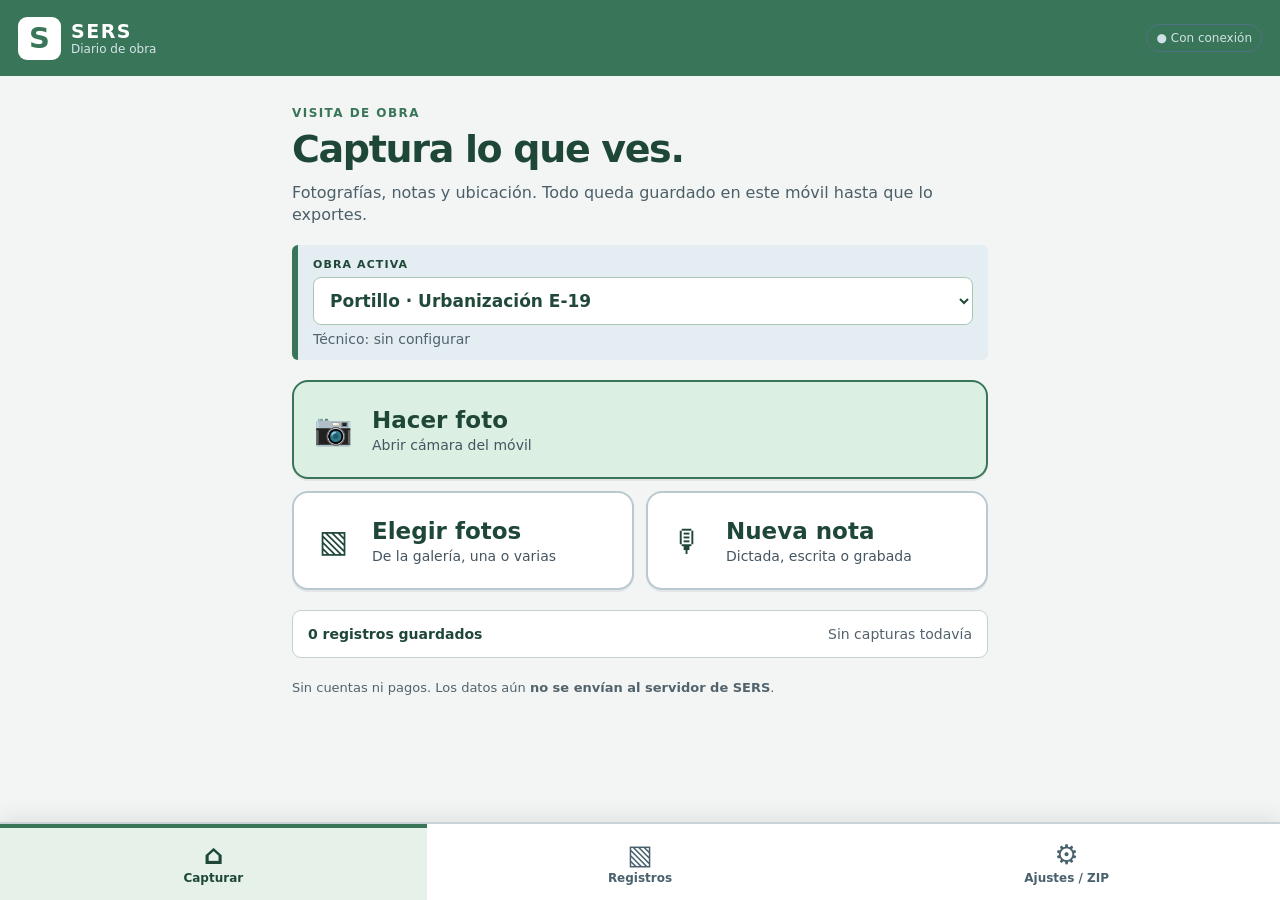
==== index.html @ 6ff9c755 "Ajustar texto informativo sobre transcripción de audios" ====
<!doctype html>
<html lang="es">
<head>
  <meta charset="utf-8">
  <meta name="viewport" content="width=device-width,initial-scale=1,viewport-fit=cover">
  <meta name="theme-color" content="#397558">
  <meta name="description" content="Captura de fotos y notas de visitas de obra, sin conexión y sin cuotas.">
  <link rel="manifest" href="./manifest.webmanifest">
  <link rel="icon" sizes="192x192" href="./icons/icon-192.png">
  <link rel="apple-touch-icon" href="./icons/icon-192.png">
  <link rel="stylesheet" href="./styles.css">
  <title>SERS · Diario de obra</title>
</head>
<body>
  <div id="app">
    <header class="masthead">
      <div class="brand"><span class="symbol" aria-hidden="true">S</span><div><div class="brand-first">SERS</div><div class="brand-sub">Diario de obra</div></div></div>
      <span id="networkStatus" class="connection">Comprobando…</span>
    </header>

    <main>
      <section id="view-home" class="view" aria-label="Inicio">
        <div class="intro">
          <p class="kicker">VISITA DE OBRA</p>
          <h1>Captura lo que ves.</h1>
          <p>Fotografías, notas y ubicación. Todo queda guardado en este móvil hasta que lo exportes.</p>
        </div>
        <div class="project-panel">
          <span class="small-label">OBRA ACTIVA</span>
          <select id="homeProject" class="project-chooser" aria-label="Seleccionar obra activa"></select>
          <span id="homeTechnician" class="muted">Técnico: sin configurar</span>
        </div>
        <div class="actions">
          <button id="takePhoto" class="action action-primary" type="button"><span class="action-icon">📷</span><span>Hacer foto<small>Abrir cámara del móvil</small></span></button>
          <button id="choosePhotos" class="action" type="button"><span class="action-icon">▧</span><span>Elegir fotos<small>De la galería, una o varias</small></span></button>
          <button id="newNote" class="action" type="button"><span class="action-icon">🎙</span><span>Nueva nota<small>Dictada, escrita o grabada</small></span></button>
        </div>
        <div class="info-line"><strong id="homeCount">0 registros</strong><span id="homeLast">Sin capturas todavía</span></div>
        <p class="privacy-note">Sin cuentas ni pagos. Los datos aún <strong>no se envían al servidor de SERS</strong>.</p>
      </section>

      <section id="view-records" class="view hidden" aria-label="Registros guardados">
        <div class="section-heading"><p class="kicker">REGISTRO DE VISITAS</p><h1>Fotos y notas</h1><p>Abre cualquier registro para ampliar la foto, leer el texto o escucharlo.</p></div>
        <div class="filters">
          <label for="dayFilter">Día</label>
          <input id="dayFilter" type="date">
          <button id="showAll" type="button" class="button button-small button-outline">Ver todos</button>
          <button id="showToday" type="button" class="button button-small button-outline hidden">Hoy</button>
        </div>
        <div id="recordsSummary" class="muted record-total"></div>
        <div id="recordsList" class="record-list" aria-live="polite"></div>
      </section>

      <section id="view-settings" class="view hidden" aria-label="Ajustes y exportación">
        <div class="section-heading"><p class="kicker">CONFIGURACIÓN</p><h1>Obra y técnico</h1></div>
        <div class="sheet">
          <h2>Mi perfil</h2>
          <label for="technicianInput">Nombre y apellidos del técnico</label>
          <input id="technicianInput" type="text" maxlength="90" autocomplete="name" placeholder="Nombre y apellidos">
          <label for="technicianRoleInput">Cargo (opcional)</label>
          <input id="technicianRoleInput" type="text" maxlength="100" placeholder="Director de obra, asistencia técnica…">
          <label for="technicianEmailInput">Correo (opcional)</label>
          <input id="technicianEmailInput" type="email" maxlength="150" autocomplete="email" placeholder="correo@empresa.com">
          <button id="saveProfile" type="button" class="button button-primary full">Guardar perfil</button>
        </div>
        <div class="sheet">
          <h2>Mis obras</h2>
          <label for="settingsProjectSelect">Obra activa</label>
          <select id="settingsProjectSelect"></select>
          <label for="projectInput">Nombre de la obra</label>
          <input id="projectInput" type="text" maxlength="120" placeholder="Nombre de la obra">
          <label for="projectCodeInput">Código / expediente (opcional)</label>
          <input id="projectCodeInput" type="text" maxlength="80">
          <label for="projectPromoterInput">Promotor (opcional)</label>
          <input id="projectPromoterInput" type="text" maxlength="120">
          <label for="projectContractorInput">Contratista (opcional)</label>
          <input id="projectContractorInput" type="text" maxlength="120">
          <label for="zoneOptionsInput">Zonas de la obra</label>
          <textarea id="zoneOptionsInput" rows="5" placeholder="Una zona por línea. Por ejemplo:&#10;Anselmo Clavé&#10;Parque Central"></textarea>
          <label for="workOptionsInput">Unidades o trabajos</label>
          <textarea id="workOptionsInput" rows="5" placeholder="Una unidad por línea. Por ejemplo:&#10;Saneamiento&#10;Pavimentación"></textarea>
          <p class="hint">Introduce una opción por línea. Después podrás marcar varias zonas y varios trabajos en cada registro.</p>
          <button id="saveSettings" type="button" class="button button-primary full">Guardar configuración de obra</button>
          <div class="add-project">
            <label for="newProjectInput">Crear otra obra</label>
            <input id="newProjectInput" type="text" maxlength="120" placeholder="Nombre de la nueva obra">
            <button id="addProject" type="button" class="button button-outline full">+ Crear y seleccionar obra</button>
          </div>
        </div>
        <div class="sheet">
          <h2>Exportar al ordenador</h2>
          <p>Descarga un ZIP con fotografías originales, audios, descripciones, ubicaciones, fechas y un CSV para Excel.</p>
          <button id="exportDay" type="button" class="button button-primary full">Exportar el día seleccionado</button>
          <button id="exportAll" type="button" class="button button-outline full">Exportar todos los registros de esta obra</button>
          <p id="exportDateInfo" class="hint"></p>
        </div>
        <div class="sheet discreet">
          <h2>Información y almacenamiento</h2>
          <p>Los registros se almacenan en este navegador, en este dispositivo. No se sincronizan entre móviles. Exporta copias periódicamente: borrar los datos del navegador puede hacer que se pierdan.</p>
          <p>La transcripción utiliza el reconocimiento de voz del navegador cuando está disponible. Puede necesitar Internet. Si no aparece, utiliza el micrófono del teclado.</p>
        </div>
      </section>

      <section id="view-editor" class="view hidden" aria-label="Editar registro">
        <div class="editor-top"><button id="cancelEditor" type="button" class="button button-outline">‹ Volver</button><span id="queueInfo" class="queue-info"></span></div>
        <h1 id="editorTitle">Nueva fotografía</h1>
        <p class="editor-time" id="editorTime"></p>
        <div id="photoArea" class="photo-area hidden"><img id="photoPreview" alt="Foto del registro"><p id="photoFilename" class="filename"></p></div>
        <div class="sheet editor-form">
<label id="zoneLabel">Zonas de la obra <span class="optional">(puedes elegir varias)</span></label>
          <div class="multi-picker" id="zonePicker">
            <button type="button" class="multi-picker-toggle" id="zoneToggle" aria-expanded="false" aria-controls="zonePanel">Seleccionar zonas <span aria-hidden="true">▾</span></button>
            <div id="zoneSelected" class="multi-selected" aria-live="polite"></div>
            <div id="zonePanel" class="multi-picker-panel hidden">
              <input id="zoneSearch" type="search" placeholder="Buscar…" autocomplete="off" aria-label="Buscar zonas">
              <div id="zoneOptions" class="multi-picker-list" role="group" aria-labelledby="zoneLabel"></div>
              <div class="inline-controls multi-add">
                <input id="zoneNew" type="text" maxlength="120" placeholder="Añadir otra opción">
                <button id="zoneAdd" type="button" class="button button-outline button-small">Añadir</button>
              </div>
              <button id="zoneDone" type="button" class="button button-primary button-small full">Listo</button>
            </div>
          </div>
          <label id="workLabel">Unidades o trabajos <span class="optional">(puedes elegir varias)</span></label>
          <div class="multi-picker" id="workPicker">
            <button type="button" class="multi-picker-toggle" id="workToggle" aria-expanded="false" aria-controls="workPanel">Seleccionar trabajos <span aria-hidden="true">▾</span></button>
            <div id="workSelected" class="multi-selected" aria-live="polite"></div>
            <div id="workPanel" class="multi-picker-panel hidden">
              <input id="workSearch" type="search" placeholder="Buscar…" autocomplete="off" aria-label="Buscar trabajos">
              <div id="workOptions" class="multi-picker-list" role="group" aria-labelledby="workLabel"></div>
              <div class="inline-controls multi-add">
                <input id="workNew" type="text" maxlength="120" placeholder="Añadir otra opción">
                <button id="workAdd" type="button" class="button button-outline button-small">Añadir</button>
              </div>
              <button id="workDone" type="button" class="button button-primary button-small full">Listo</button>
            </div>
          </div>
          <label for="descriptionInput">Descripción / nota</label>
          <textarea id="descriptionInput" rows="5" placeholder="Cuenta lo que estás viendo. Puedes dictarlo usando el botón o el micrófono del teclado."></textarea>
          <div class="inline-controls">
            <button id="dictateBtn" type="button" class="button button-dark">🎤 Dictar texto</button>
            <span id="dictationHint" class="hint">También puedes usar el micrófono del teclado</span>
          </div>
          <div id="dictationStatus" class="status-small" aria-live="polite"></div>
        </div>
        <div class="sheet editor-form">
          <h2>Nota de voz original <span class="optional">(opcional)</span></h2>
          <p class="hint">Puedes grabar una explicación y conservar el audio. La grabación todavía no se transcribe automáticamente.</p>
          <div class="inline-controls">
            <button id="recordBtn" type="button" class="button button-outline">⏺ Grabar audio</button>
            <button id="removeAudio" type="button" class="button button-danger hidden">Quitar audio</button>
          </div>
          <div id="recordingStatus" class="status-small" aria-live="polite"></div>
          <audio id="audioPreview" controls class="audio-player hidden"></audio>
        </div>
        <div class="sheet editor-form">
          <h2>Localización GPS</h2>
          <div id="gpsStatus" class="gps-status">Sin ubicación todavía.</div>
          <button id="retryGps" type="button" class="button button-outline">⌖ Obtener ubicación</button>
          <p class="hint">Si no hay cobertura o no concedes permiso, puedes guardar el registro igualmente.</p>
        </div>
        <div class="editor-footer"><button id="saveRecord" type="button" class="button button-primary full">Guardar registro</button><button id="deleteRecord" type="button" class="button button-danger full hidden">Eliminar este registro</button></div>
      </section>
    </main>

    <nav class="bottom-nav" aria-label="Navegación principal">
      <button id="navHome" type="button" class="nav-btn selected"><span aria-hidden="true">⌂</span>Capturar</button>
      <button id="navRecords" type="button" class="nav-btn"><span aria-hidden="true">▧</span>Registros</button>
      <button id="navSettings" type="button" class="nav-btn"><span aria-hidden="true">⚙</span>Ajustes / ZIP</button>
    </nav>
    <input id="cameraInput" class="visually-hidden" type="file" accept="image/*" capture="environment">
    <input id="galleryInput" class="visually-hidden" type="file" accept="image/*" multiple>
    <div id="toast" class="toast hidden" role="status" aria-live="polite"></div>
  </div>
  <script src="./db.js" defer></script>
  <script src="./zip.js" defer></script>
  <script src="./app.js" defer></script>
</body>
</html>
---- styles.css ----
:root{font-family:system-ui,-apple-system,"Segoe UI",Roboto,Arial,sans-serif;color:#1e4738;background:#f2f5f3;font-synthesis:none;--ink:#1e4738;--yellow:#dcefe3;--line:#c5d0d2;--muted:#52636d;--base:#fff}*{box-sizing:border-box}body{margin:0;min-height:100dvh}button,input,textarea,select{font:inherit}button{cursor:pointer;-webkit-tap-highlight-color:transparent}button:disabled{opacity:.55;cursor:not-allowed}.hidden{display:none!important}.visually-hidden{position:absolute;width:1px;height:1px;overflow:hidden;clip:rect(0,0,0,0)}.masthead{height:76px;padding:12px max(18px,env(safe-area-inset-right));background:#1e4738;color:#fff;display:flex;align-items:center;justify-content:space-between;gap:12px}.brand{display:flex;align-items:center;gap:10px}.symbol{width:43px;height:43px;display:grid;place-items:center;border-radius:9px;background:#fff;font-weight:900;font-size:29px;color:#397558}.brand-first{font-weight:900;letter-spacing:.08em;font-size:19px}.brand-sub{font-size:12px;color:#d5e5ec}.connection{font-size:12px;color:#d0e1e7;border:1px solid #517184;border-radius:20px;padding:6px 9px;text-align:center}.connection.offline{color:#ffe09e;border-color:#ffe09e}main{max-width:740px;margin:auto;padding:20px 17px calc(111px + env(safe-area-inset-bottom))}.view{animation:appear .12s ease-in}@keyframes appear{from{opacity:.5}to{opacity:1}}.kicker{font-size:12px;font-weight:850;letter-spacing:.12em;color:#397558;margin:0 0 8px}.intro h1,.section-heading h1,#editorTitle{font-size:clamp(29px,7vw,38px);line-height:1.15;letter-spacing:-.035em;margin:0 0 10px;font-weight:820}.intro p:last-child,.section-heading p:last-child{font-size:16px;line-height:1.42;margin:0 0 18px;color:#4c5f69}.project-panel{display:flex;flex-direction:column;gap:6px;background:#e4edf1;border-left:6px solid #397558;padding:13px 15px;border-radius:6px;margin:18px 0}.small-label{font-size:11px;font-weight:900;letter-spacing:.1em}.project-panel strong{font-size:19px}.muted{color:var(--muted);font-size:14px}.actions{display:flex;flex-direction:column;gap:12px;margin:20px 0}.action{width:100%;min-height:99px;display:flex;align-items:center;gap:17px;padding:16px 18px;background:#fff;border:2px solid #b9c9cf;border-radius:16px;color:var(--ink);text-align:left;font-size:23px;font-weight:850;box-shadow:0 2px 0 rgba(20,40,55,.07)}.action-primary{background:#dcefe3;border-color:#397558}.action small{display:block;margin-top:4px;font-size:14px;font-weight:500;color:#445561}.action-icon{font-size:31px;min-width:43px;text-align:center}.action:active,.button:active,.nav-btn:active{transform:translateY(1px)}.info-line{display:flex;justify-content:space-between;gap:12px;font-size:14px;background:#fff;border:1px solid var(--line);border-radius:9px;padding:15px}.info-line>span{color:var(--muted);text-align:right}.privacy-note{font-size:13px;line-height:1.5;color:var(--muted);margin-top:20px}.section-heading{margin-bottom:20px}.filters{display:flex;gap:10px;align-items:center;flex-wrap:wrap;margin:12px 0}.filters label{font-weight:800}.filters input{width:160px;flex-grow:1;max-width:225px}.record-total{margin-bottom:13px}.record-list{display:flex;flex-direction:column;gap:13px}.record-card{display:flex;align-items:stretch;text-align:left;padding:0;width:100%;background:#fff;border:2px solid #c7d2d7;border-radius:12px;overflow:hidden;color:var(--ink);min-height:127px}.record-card .thumbnail{height:127px;width:120px;object-fit:cover;flex:none;background:#e3eaee}.record-card .thumb-note{display:grid;place-items:center;font-size:38px;background:#e4ecf0}.record-card .record-body{padding:12px 13px;min-width:0;flex:1;display:flex;flex-direction:column;gap:5px}.record-card .record-meta{color:#647782;font-size:13px;font-weight:700}.record-card .record-zone{font-size:17px;font-weight:850;white-space:nowrap;overflow:hidden;text-overflow:ellipsis}.record-card .record-desc{font-size:14px;line-height:1.3;display:-webkit-box;-webkit-line-clamp:2;-webkit-box-orient:vertical;overflow:hidden;overflow-wrap:anywhere}.record-card .record-tags{font-size:12px;color:#4c6875;margin-top:auto}.empty{padding:35px 18px;text-align:center;border:2px dashed #bdcbd2;border-radius:13px;color:var(--muted);font-size:16px}.sheet{border:1px solid var(--line);border-radius:13px;background:#fff;padding:18px;margin:15px 0;display:flex;flex-direction:column;gap:12px}.sheet h2{font-size:19px;margin:0}.sheet p{line-height:1.45;margin:0;font-size:15px}.sheet label{font-size:16px;font-weight:750}.sheet input,.sheet textarea,.sheet select,.filters input,.project-chooser{width:100%;border:2px solid #9fb2bf;border-radius:9px;color:var(--ink);padding:12px 13px;background:#fff;font-size:17px;min-height:51px}.sheet textarea{min-height:135px;line-height:1.4;resize:vertical}.sheet input:focus,.sheet textarea:focus,.sheet select:focus,.project-chooser:focus,.filters input:focus{outline:3px solid #88c2a0;outline-offset:1px}.button{min-height:49px;padding:10px 15px;font-weight:790;font-size:16px;border-radius:9px;border:2px solid transparent;color:var(--ink);background:#fff;display:inline-flex;align-items:center;justify-content:center;gap:8px}.button-small{min-height:46px;font-size:14px;padding:8px 10px}.button-primary{background:#397558;color:#fff;border-color:#397558}.button-outline{background:#fff;border-color:#a7bdc7}.button-dark{background:#397558;color:#fff;border-color:#397558}.button-danger{color:#8a2331;background:#fff;border-color:#e5a5ae}.full{width:100%}.hint{font-size:13px!important;color:#526772;line-height:1.45}.discreet{background:#edf2f4}.editor-top{display:flex;justify-content:space-between;align-items:center;gap:10px;margin-bottom:15px}.queue-info{font-size:14px;font-weight:750;color:#536b77}.editor-time{margin:0 0 14px;color:var(--muted);font-size:15px}.photo-area{background:#d9e2e6;border-radius:13px;overflow:hidden;margin-bottom:12px}.photo-area img{display:block;width:100%;max-height:55dvh;object-fit:contain}.filename{padding:8px 11px;font-size:13px;word-break:break-all;color:#4b6574;margin:0}.editor-form{gap:10px}.optional{font-weight:400;color:var(--muted);font-size:13px}.inline-controls{display:flex;align-items:center;gap:10px;flex-wrap:wrap}.status-small{font-size:14px;color:#345970;line-height:1.4;min-height:2px}.gps-status{font-size:15px;font-weight:650;line-height:1.45;overflow-wrap:anywhere}.audio-player{width:100%}.editor-footer{display:flex;flex-direction:column;gap:10px;margin-top:20px}.editor-footer .button-primary{min-height:67px;font-size:20px}.bottom-nav{position:fixed;bottom:0;left:0;right:0;height:calc(78px + env(safe-area-inset-bottom));padding-bottom:env(safe-area-inset-bottom);display:flex;background:#fff;border-top:2px solid #c9d4d8;box-shadow:0 -5px 20px rgba(0,0,0,.08);z-index:20}.nav-btn{border:0;background:transparent;flex:1;font-size:12px;font-weight:800;color:#48616d;display:flex;flex-direction:column;align-items:center;justify-content:center;gap:1px;min-width:0}.nav-btn span{font-size:27px}.nav-btn.selected{background:#e5f1e9;color:#1e4738;box-shadow:inset 0 4px #397558}.toast{position:fixed;z-index:100;bottom:calc(93px + env(safe-area-inset-bottom));left:50%;transform:translateX(-50%);background:#1e4738;color:#fff;padding:13px 20px;border-radius:11px;max-width:min(92vw,540px);width:max-content;box-shadow:0 6px 24px #0005;font-size:15px;line-height:1.4}.toast.error{background:#8d2533}@media(min-width:700px){.actions{display:grid;grid-template-columns:1fr 1fr}.action-primary{grid-column:1/-1}main{padding:30px 22px 120px}}@media(hover:hover){.button:hover,.record-card:hover,.action:hover{filter:brightness(.97)}}

/* Selección múltiple por obra: búsqueda y desplazamiento táctil */
.project-chooser{font-weight:800;font-size:17px;border:1px solid #a9c8b4;background:#fff;color:#214939;border-radius:8px;width:100%;min-height:48px;padding:9px 12px}
.sheet select{appearance:auto}
.add-project{border-top:1px solid var(--line);padding-top:15px;margin-top:6px;display:flex;flex-direction:column;gap:10px}
.multi-picker{border:1px solid #b5c8bc;border-radius:11px;background:#fff;overflow:hidden;margin-bottom:4px}
.multi-picker-toggle{width:100%;min-height:53px;border:0;background:#f1f7f2;color:#194934;text-align:left;font-size:17px;padding:12px 14px;font-weight:700;display:flex;justify-content:space-between;align-items:center;gap:10px}
.multi-picker-toggle span{font-size:20px}
.multi-picker-panel{padding:12px;display:flex;flex-direction:column;gap:10px;border-top:1px solid var(--line)}
.multi-picker-panel input{min-height:46px;font-size:16px}
.multi-picker-list{max-height:230px;overflow-y:auto;overscroll-behavior:contain;border:1px solid #d2ddd5;border-radius:7px;-webkit-overflow-scrolling:touch}
.multi-choice{min-height:49px;display:flex;align-items:center;gap:12px;padding:10px 12px;border-bottom:1px solid #e6ede8;font-size:16px;cursor:pointer}
.multi-choice:last-child{border-bottom:0}
.multi-choice input{min-height:21px!important;width:21px!important;height:21px!important;flex:none;accent-color:#397558;margin:0}
.multi-selected{display:flex;flex-wrap:wrap;gap:6px;padding:7px 11px}
.multi-selected:empty{display:none}
.multi-chip{background:#e5f1e9;border:1px solid #b4d0bf;border-radius:20px;padding:5px 9px;font-size:13px;color:#24513a}
.multi-picker-empty{padding:12px;color:var(--muted);font-size:14px}
.multi-add input{flex:1;min-width:150px}
.masthead{background:#397558}
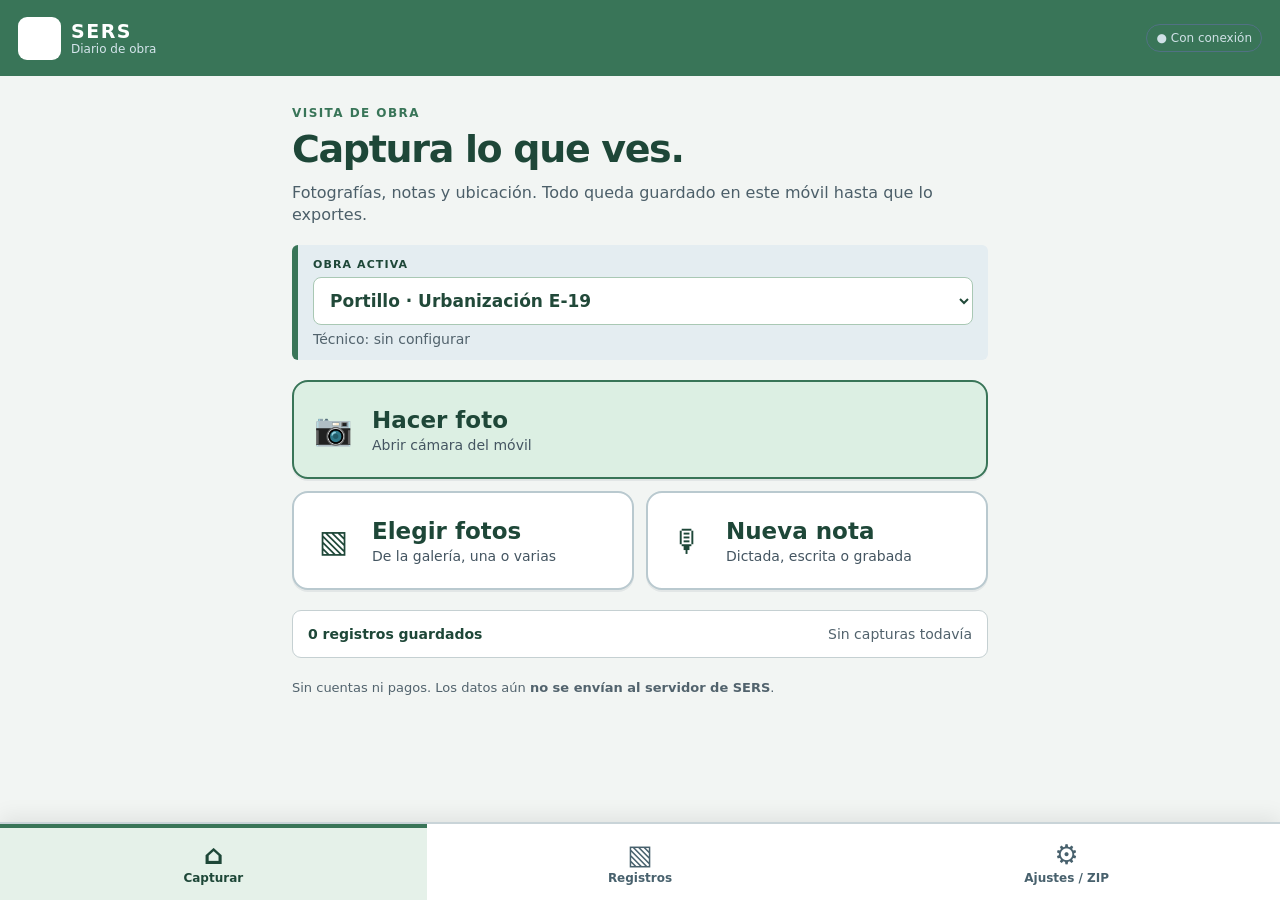
==== commit 271b6e16: "Mostrar símbolo SERS en cabecera y actualizar enlaces de iconos" ====
--- a/index.html
+++ b/index.html
@@ -5,16 +5,16 @@
   <meta name="viewport" content="width=device-width,initial-scale=1,viewport-fit=cover">
   <meta name="theme-color" content="#397558">
   <meta name="description" content="Captura de fotos y notas de visitas de obra, sin conexión y sin cuotas.">
-  <link rel="manifest" href="./manifest.webmanifest">
-  <link rel="icon" sizes="192x192" href="./icons/icon-192.png">
-  <link rel="apple-touch-icon" href="./icons/icon-192.png">
+  <link rel="manifest" href="./manifest.webmanifest?v=5">
+  <link rel="icon" sizes="192x192" href="./icons/icon-192.png?v=5">
+  <link rel="apple-touch-icon" href="./icons/icon-192.png?v=5">
   <link rel="stylesheet" href="./styles.css">
   <title>SERS · Diario de obra</title>
 </head>
 <body>
   <div id="app">
     <header class="masthead">
-      <div class="brand"><span class="symbol" aria-hidden="true">S</span><div><div class="brand-first">SERS</div><div class="brand-sub">Diario de obra</div></div></div>
+      <div class="brand"><span class="symbol" aria-hidden="true"></span><div><div class="brand-first">SERS</div><div class="brand-sub">Diario de obra</div></div></div>
       <span id="networkStatus" class="connection">Comprobando…</span>
     </header>
 
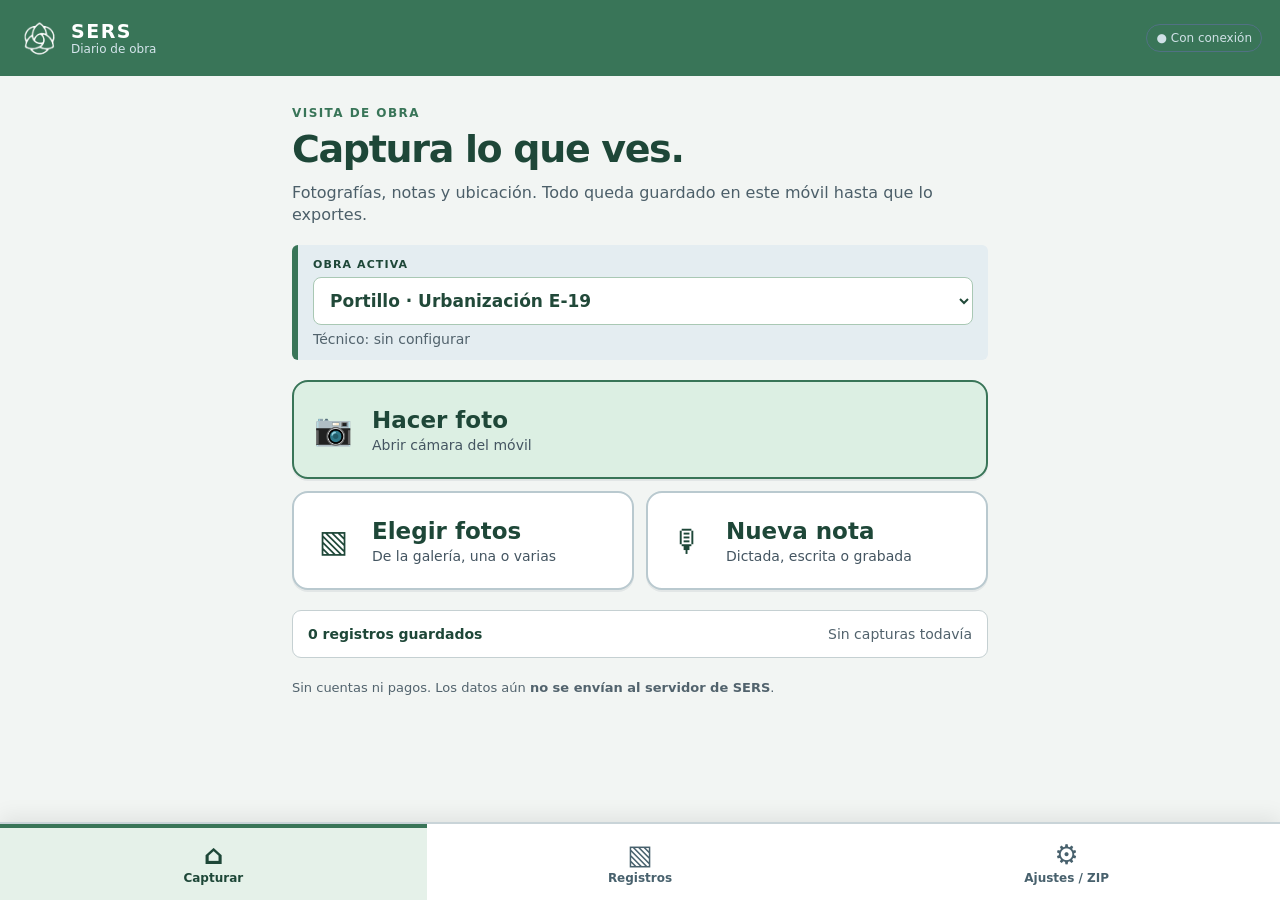
==== commit a0ffe3d4: "Apuntar a la nueva identidad de instalación SERS Android" ====
--- a/index.html
+++ b/index.html
@@ -5,9 +5,9 @@
   <meta name="viewport" content="width=device-width,initial-scale=1,viewport-fit=cover">
   <meta name="theme-color" content="#397558">
   <meta name="description" content="Captura de fotos y notas de visitas de obra, sin conexión y sin cuotas.">
-  <link rel="manifest" href="./manifest.webmanifest?v=5">
-  <link rel="icon" sizes="192x192" href="./icons/icon-192.png?v=5">
-  <link rel="apple-touch-icon" href="./icons/icon-192.png?v=5">
+  <link rel="manifest" href="./manifest-sers.webmanifest?v=6">
+  <link rel="icon" sizes="192x192" href="./icons/icon-192.png?v=6">
+  <link rel="apple-touch-icon" href="./icons/icon-192.png?v=6">
   <link rel="stylesheet" href="./styles.css">
   <title>SERS · Diario de obra</title>
 </head>
--- a/styles.css
+++ b/styles.css
@@ -19,3 +19,6 @@
 .multi-picker-empty{padding:12px;color:var(--muted);font-size:14px}
 .multi-add input{flex:1;min-width:150px}
 .masthead{background:#397558}
+
+/* Icono corporativo SERS en la cabecera */
+.symbol{background:#397558 url("./icons/icon-192.png?v=5") center/contain no-repeat;color:transparent;flex:none}
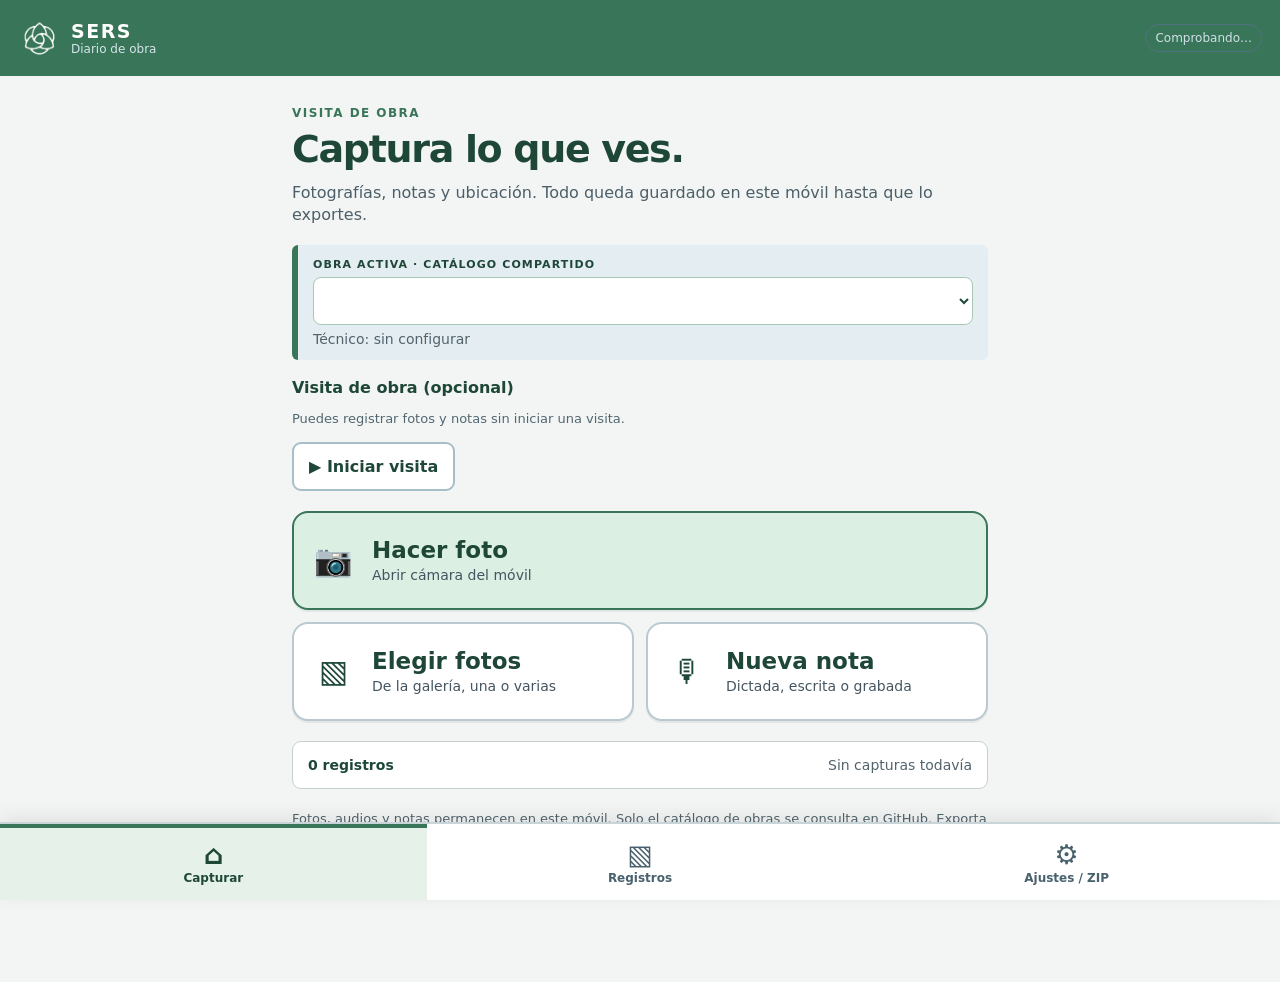
==== commit 41bd436e: "Interfaz para fotos agrupadas, borradores, visitas y catálogo de obras de solo lectura" ====
--- a/index.html
+++ b/index.html
@@ -26,9 +26,24 @@
           <p>Fotografías, notas y ubicación. Todo queda guardado en este móvil hasta que lo exportes.</p>
         </div>
         <div class="project-panel">
-          <span class="small-label">OBRA ACTIVA</span>
+          <span class="small-label">OBRA ACTIVA · CATÁLOGO COMPARTIDO</span>
           <select id="homeProject" class="project-chooser" aria-label="Seleccionar obra activa"></select>
           <span id="homeTechnician" class="muted">Técnico: sin configurar</span>
+        </div>
+
+        <div class="visit-panel">
+          <div><strong>Visita de obra (opcional)</strong><p id="visitStatus" class="hint">Puedes registrar fotos y notas sin iniciar una visita.</p></div>
+          <div class="inline-controls">
+            <button id="startVisit" type="button" class="button button-outline">▶ Iniciar visita</button>
+            <button id="endVisit" type="button" class="button button-outline hidden">■ Finalizar visita</button>
+          </div>
+        </div>
+        <div id="draftRecovery" class="visit-panel recovery-panel hidden">
+          <strong>Tienes un borrador sin guardar</strong>
+          <div class="inline-controls">
+            <button id="recoverDraft" type="button" class="button button-primary">Recuperarlo</button>
+            <button id="discardDraft" type="button" class="button button-outline">Descartar</button>
+          </div>
         </div>
         <div class="actions">
           <button id="takePhoto" class="action action-primary" type="button"><span class="action-icon">📷</span><span>Hacer foto<small>Abrir cámara del móvil</small></span></button>
@@ -36,7 +51,7 @@
           <button id="newNote" class="action" type="button"><span class="action-icon">🎙</span><span>Nueva nota<small>Dictada, escrita o grabada</small></span></button>
         </div>
         <div class="info-line"><strong id="homeCount">0 registros</strong><span id="homeLast">Sin capturas todavía</span></div>
-        <p class="privacy-note">Sin cuentas ni pagos. Los datos aún <strong>no se envían al servidor de SERS</strong>.</p>
+        <p class="privacy-note">Fotos, audios y notas permanecen en este móvil. Solo el catálogo de obras se consulta en GitHub. Exporta copias de seguridad con frecuencia.</p>
       </section>
 
       <section id="view-records" class="view hidden" aria-label="Registros guardados">
@@ -47,12 +62,13 @@
           <button id="showAll" type="button" class="button button-small button-outline">Ver todos</button>
           <button id="showToday" type="button" class="button button-small button-outline hidden">Hoy</button>
         </div>
+        <div class="filters visit-filter"><label for="visitFilter">Visita</label><select id="visitFilter" aria-label="Filtrar por visita"><option value="all">Todas las visitas y registros sueltos</option></select></div>
         <div id="recordsSummary" class="muted record-total"></div>
         <div id="recordsList" class="record-list" aria-live="polite"></div>
       </section>
 
       <section id="view-settings" class="view hidden" aria-label="Ajustes y exportación">
-        <div class="section-heading"><p class="kicker">CONFIGURACIÓN</p><h1>Obra y técnico</h1></div>
+        <div class="section-heading"><p class="kicker">CONFIGURACIÓN</p><h1>Mi perfil y obras</h1></div>
         <div class="sheet">
           <h2>Mi perfil</h2>
           <label for="technicianInput">Nombre y apellidos del técnico</label>
@@ -63,29 +79,16 @@
           <input id="technicianEmailInput" type="email" maxlength="150" autocomplete="email" placeholder="correo@empresa.com">
           <button id="saveProfile" type="button" class="button button-primary full">Guardar perfil</button>
         </div>
+
         <div class="sheet">
-          <h2>Mis obras</h2>
+          <h2>Obras disponibles</h2>
+          <p class="hint">El catálogo se descarga desde GitHub y se conserva en el móvil para trabajar sin cobertura. Lo administra SERS; los inspectores pueden consultarlo, no modificarlo.</p>
           <label for="settingsProjectSelect">Obra activa</label>
           <select id="settingsProjectSelect"></select>
-          <label for="projectInput">Nombre de la obra</label>
-          <input id="projectInput" type="text" maxlength="120" placeholder="Nombre de la obra">
-          <label for="projectCodeInput">Código / expediente (opcional)</label>
-          <input id="projectCodeInput" type="text" maxlength="80">
-          <label for="projectPromoterInput">Promotor (opcional)</label>
-          <input id="projectPromoterInput" type="text" maxlength="120">
-          <label for="projectContractorInput">Contratista (opcional)</label>
-          <input id="projectContractorInput" type="text" maxlength="120">
-          <label for="zoneOptionsInput">Zonas de la obra</label>
-          <textarea id="zoneOptionsInput" rows="5" placeholder="Una zona por línea. Por ejemplo:&#10;Anselmo Clavé&#10;Parque Central"></textarea>
-          <label for="workOptionsInput">Unidades o trabajos</label>
-          <textarea id="workOptionsInput" rows="5" placeholder="Una unidad por línea. Por ejemplo:&#10;Saneamiento&#10;Pavimentación"></textarea>
-          <p class="hint">Introduce una opción por línea. Después podrás marcar varias zonas y varios trabajos en cada registro.</p>
-          <button id="saveSettings" type="button" class="button button-primary full">Guardar configuración de obra</button>
-          <div class="add-project">
-            <label for="newProjectInput">Crear otra obra</label>
-            <input id="newProjectInput" type="text" maxlength="120" placeholder="Nombre de la nueva obra">
-            <button id="addProject" type="button" class="button button-outline full">+ Crear y seleccionar obra</button>
-          </div>
+          <p id="catalogStatus" class="status-small"></p>
+          <button id="refreshCatalog" type="button" class="button button-outline full">↻ Actualizar catálogo</button>
+          <div id="projectDetail" class="project-detail"></div>
+          <p class="hint">Para añadir o cambiar una obra, comunícalo al administrador. No introduzcas datos reservados en el catálogo público de GitHub.</p>
         </div>
         <div class="sheet">
           <h2>Exportar al ordenador</h2>
@@ -96,7 +99,7 @@
         </div>
         <div class="sheet discreet">
           <h2>Información y almacenamiento</h2>
-          <p>Los registros se almacenan en este navegador, en este dispositivo. No se sincronizan entre móviles. Exporta copias periódicamente: borrar los datos del navegador puede hacer que se pierdan.</p>
+          <p>Fotografías, notas, visitas y borradores se guardan en este dispositivo, no se sincronizan entre móviles. El catálogo común de obras se consulta desde GitHub. Exporta copias periódicamente: borrar los datos del navegador puede hacer que se pierdan.</p>
           <p>La transcripción utiliza el reconocimiento de voz del navegador cuando está disponible. Puede necesitar Internet. Si no aparece, utiliza el micrófono del teclado.</p>
         </div>
       </section>
@@ -105,7 +108,11 @@
         <div class="editor-top"><button id="cancelEditor" type="button" class="button button-outline">‹ Volver</button><span id="queueInfo" class="queue-info"></span></div>
         <h1 id="editorTitle">Nueva fotografía</h1>
         <p class="editor-time" id="editorTime"></p>
-        <div id="photoArea" class="photo-area hidden"><img id="photoPreview" alt="Foto del registro"><p id="photoFilename" class="filename"></p></div>
+        <div id="photoArea" class="photo-area hidden">
+          <div class="photos-heading"><h2>Fotografías del registro</h2><span id="photoCount"></span></div>
+          <div id="photosList" class="photos-list"></div>
+          <button id="addMorePhotos" type="button" class="button button-outline full">+ Añadir fotografías</button>
+        </div>
         <div class="sheet editor-form">
 <label id="zoneLabel">Zonas de la obra <span class="optional">(puedes elegir varias)</span></label>
           <div class="multi-picker" id="zonePicker">
@@ -136,7 +143,8 @@
             </div>
           </div>
           <label for="descriptionInput">Descripción / nota</label>
-          <textarea id="descriptionInput" rows="5" placeholder="Cuenta lo que estás viendo. Puedes dictarlo usando el botón o el micrófono del teclado."></textarea>
+          <textarea id="descriptionInput" rows="5" placeholder="Descripción común a todas las fotos. Puedes dictarla o escribirla."></textarea>
+          <p class="hint">Se guarda el texto original. Cada fotografía puede tener además su propia descripción.</p>
           <div class="inline-controls">
             <button id="dictateBtn" type="button" class="button button-dark">🎤 Dictar texto</button>
             <span id="dictationHint" class="hint">También puedes usar el micrófono del teclado</span>
@@ -170,6 +178,7 @@
     </nav>
     <input id="cameraInput" class="visually-hidden" type="file" accept="image/*" capture="environment">
     <input id="galleryInput" class="visually-hidden" type="file" accept="image/*" multiple>
+    <input id="photoMoreInput" class="visually-hidden" type="file" accept="image/*" multiple>
     <div id="toast" class="toast hidden" role="status" aria-live="polite"></div>
   </div>
   <script src="./db.js" defer></script>
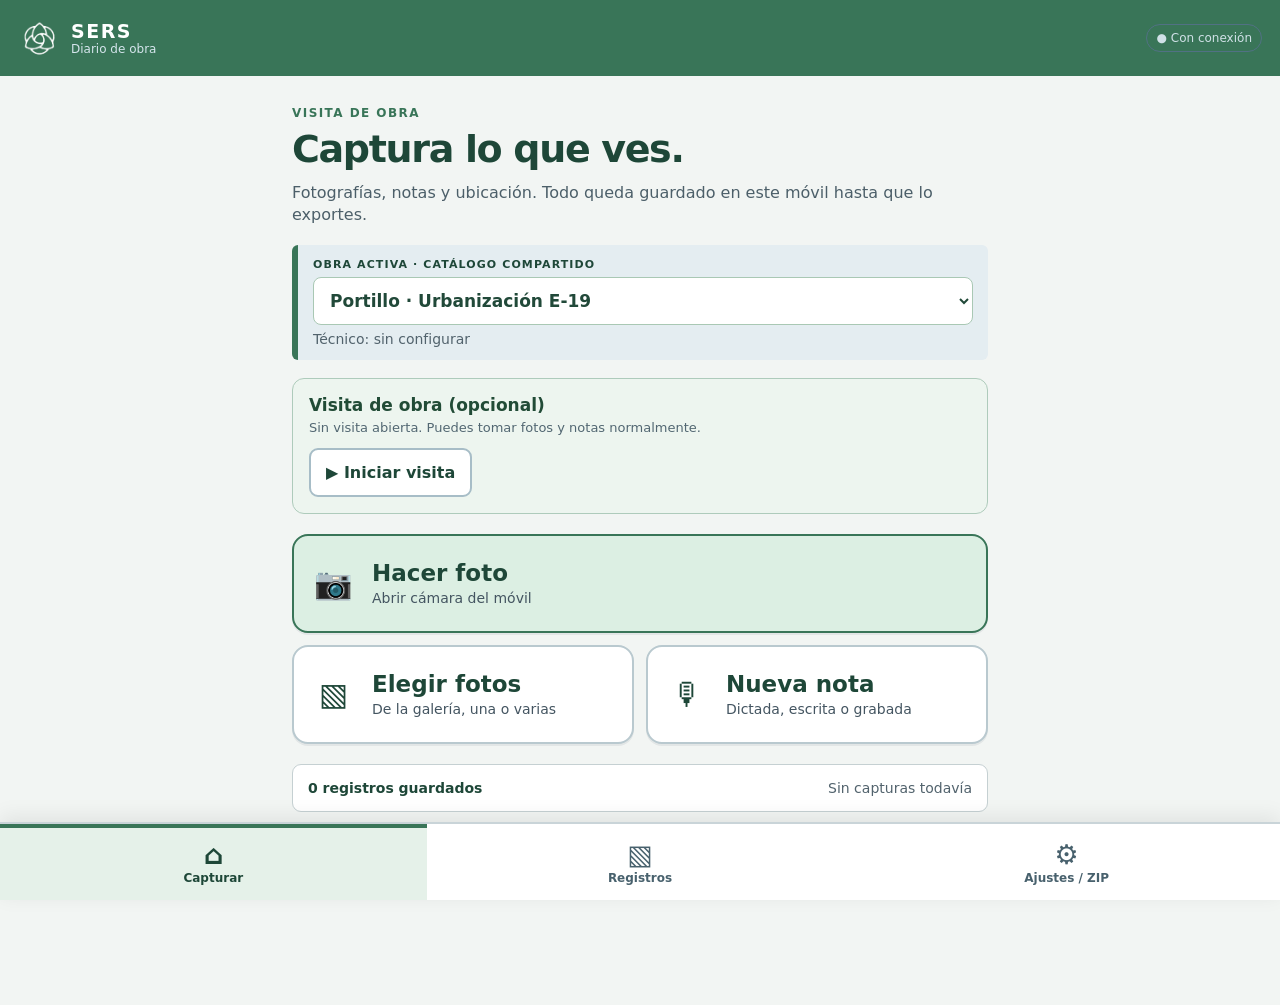
==== commit 115da109: "Permitir añadir fotos con cámara o galería dentro de un registro" ====
--- a/index.html
+++ b/index.html
@@ -111,7 +111,10 @@
         <div id="photoArea" class="photo-area hidden">
           <div class="photos-heading"><h2>Fotografías del registro</h2><span id="photoCount"></span></div>
           <div id="photosList" class="photos-list"></div>
-          <button id="addMorePhotos" type="button" class="button button-outline full">+ Añadir fotografías</button>
+          <div class="inline-controls">
+            <button id="addMorePhotos" type="button" class="button button-outline">+ Desde galería</button>
+            <button id="captureMorePhoto" type="button" class="button button-outline">📷 Hacer otra foto</button>
+          </div>
         </div>
         <div class="sheet editor-form">
 <label id="zoneLabel">Zonas de la obra <span class="optional">(puedes elegir varias)</span></label>
@@ -179,6 +182,7 @@
     <input id="cameraInput" class="visually-hidden" type="file" accept="image/*" capture="environment">
     <input id="galleryInput" class="visually-hidden" type="file" accept="image/*" multiple>
     <input id="photoMoreInput" class="visually-hidden" type="file" accept="image/*" multiple>
+    <input id="cameraMoreInput" class="visually-hidden" type="file" accept="image/*" capture="environment">
     <div id="toast" class="toast hidden" role="status" aria-live="polite"></div>
   </div>
   <script src="./db.js" defer></script>
--- a/styles.css
+++ b/styles.css
@@ -22,3 +22,24 @@
 
 /* Icono corporativo SERS en la cabecera */
 .symbol{background:#397558 url("./icons/icon-192.png?v=5") center/contain no-repeat;color:transparent;flex:none}
+
+/* SERS Diario - visitas, galerías y lectura del catálogo compartido */
+.visit-panel{border:1px solid #aecbbb;border-radius:12px;padding:16px;margin:13px 0 17px;background:#edf5ef;display:flex;flex-direction:column;gap:10px}
+.visit-panel strong{font-size:17px;color:#214b36}
+.visit-panel .hint{margin:4px 0 0}
+.recovery-panel{background:#fff9de;border-color:#e8d39a}
+.visit-filter{padding:5px 0 9px}
+.visit-filter select{border:2px solid #a6bcb0;border-radius:8px;min-height:46px;padding:9px 10px;background:#fff;flex:1;font-size:15px}
+.project-detail{border:1px solid #cadbd0;background:#f4f8f5;padding:12px 14px;border-radius:9px;word-break:break-word}
+.project-detail p{font-size:14px;margin:6px 0;line-height:1.45}
+.photo-area{padding:12px;background:#f4f8f5;border:1px solid #cadbd0;display:flex;flex-direction:column;gap:12px}
+.photos-heading{display:flex;align-items:center;justify-content:space-between;gap:10px}
+.photos-heading h2{font-size:17px;margin:0}
+.photos-heading span{font-size:13px;color:#50685a}
+.photos-list{display:flex;flex-direction:column;gap:12px}
+.photo-item{border:1px solid #c6d6c9;border-radius:10px;background:#fff;padding:10px;display:flex;flex-direction:column;gap:8px}
+.photo-item img{height:auto;max-height:38dvh;object-fit:contain;border-radius:7px;background:#ecf0ef}
+.photo-item-heading{display:flex;align-items:center;justify-content:space-between;gap:8px}
+.photo-item textarea{min-height:74px;width:100%;padding:10px;border:2px solid #a3b9ad;border-radius:8px;font-size:16px;line-height:1.4}
+.photo-item textarea:focus{outline:2px solid #80b996}
+.photo-item .filename{padding:0;font-size:12px}
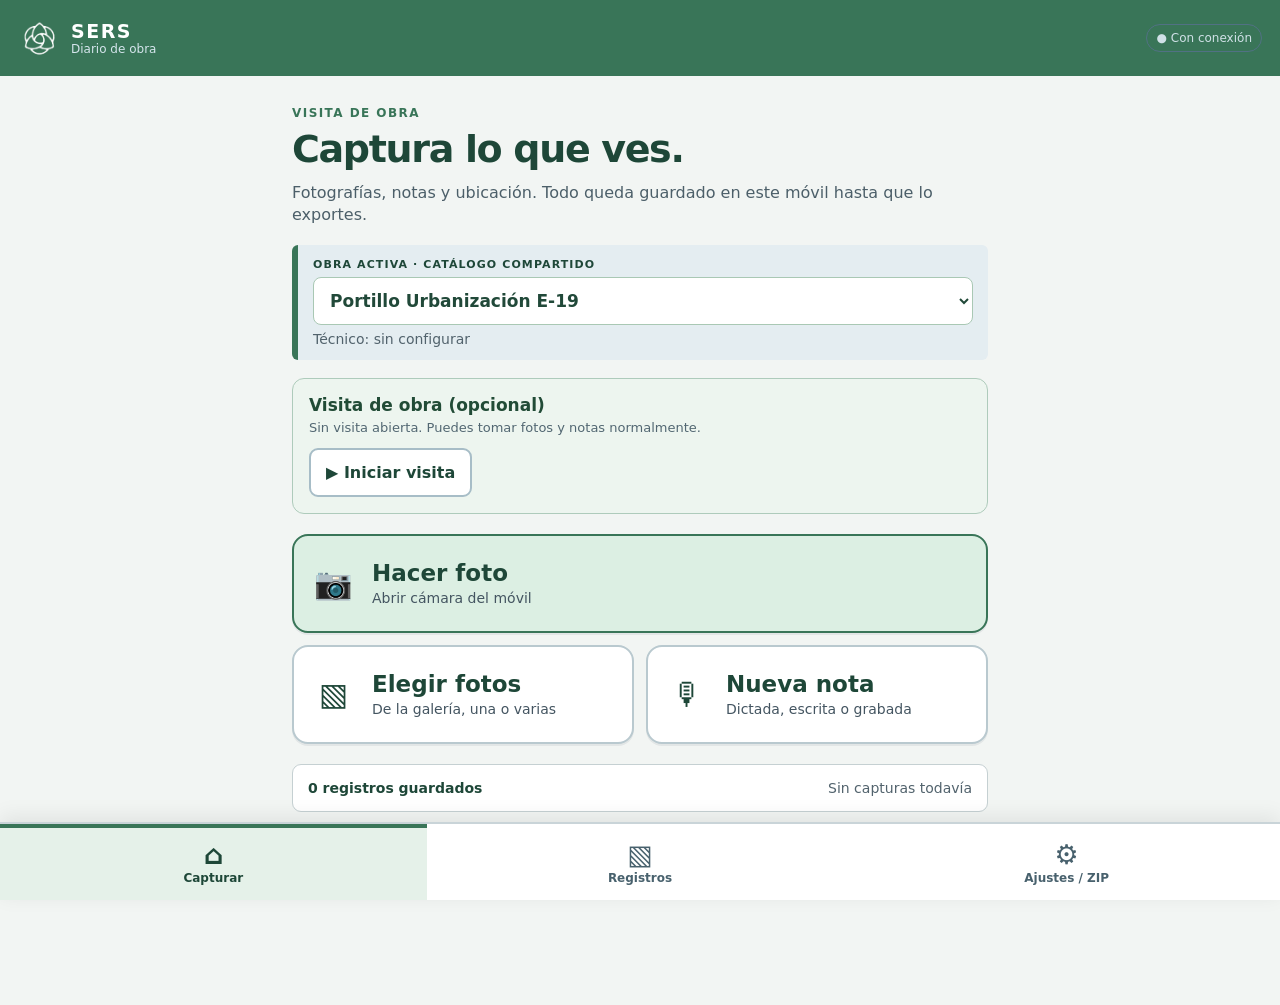
==== commit b6582d58: "Añadir panel de conexión y sincronización con OneDrive en ajustes" ====
--- a/index.html
+++ b/index.html
@@ -88,7 +88,69 @@
           <p id="catalogStatus" class="status-small"></p>
           <button id="refreshCatalog" type="button" class="button button-outline full">↻ Actualizar catálogo</button>
           <div id="projectDetail" class="project-detail"></div>
-          <p class="hint">Para añadir o cambiar una obra, comunícalo al administrador. No introduzcas datos reservados en el catálogo público de GitHub.</p>
+          <p class="hint">Los inspectores consultan las obras. El administrador autorizado puede editarlas desde el apartado siguiente.</p>
+        </div>
+        <details class="sheet admin-panel" id="adminDetails">
+          <summary>Administrar obras en GitHub</summary>
+          <div id="adminLogin" class="admin-login">
+            <p class="hint">Solo para el administrador de la cuenta GitHub <strong>setsmaker</strong>. Las modificaciones se publican en el catálogo compartido.</p>
+            <p class="hint">La primera vez, crea en GitHub un <strong>token de acceso específico</strong> con permiso de <strong>Contents: Read and write</strong> únicamente para <strong>setsmaker/sers-diario-piloto</strong>. Utiliza una caducidad corta. <a href="https://github.com/settings/personal-access-tokens/new" target="_blank" rel="noopener noreferrer">Crear token en GitHub ↗</a></p>
+            <label for="adminToken">Token de GitHub (no es tu contraseña)</label>
+            <input id="adminToken" type="password" autocomplete="off" autocapitalize="off" spellcheck="false" placeholder="Pega el token aquí">
+            <button id="adminUnlock" class="button button-primary full" type="button">Acceder como administrador</button>
+            <p class="hint">El token se utiliza directamente con api.github.com y <strong>no se guarda</strong> en el móvil, ni se sube al catálogo. No lo compartas por chat.</p>
+          </div>
+          <div id="adminEditor" class="admin-editor hidden">
+            <div class="inline-controls">
+              <strong id="adminIdentity">Administrador conectado</strong>
+              <button id="adminLogout" type="button" class="button button-outline button-small">Cerrar acceso</button>
+            </div>
+            <label for="adminProjectSelect">Obra a gestionar</label>
+            <select id="adminProjectSelect"></select>
+            <label for="adminName">Nombre de la obra</label>
+            <input id="adminName" type="text" maxlength="120" placeholder="Nombre visible">
+            <label for="adminCode">Código / expediente (opcional)</label>
+            <input id="adminCode" type="text" maxlength="80">
+            <label for="adminPromoter">Promotor (opcional y público)</label>
+            <input id="adminPromoter" type="text" maxlength="120">
+            <label for="adminContractor">Contratista (opcional y público)</label>
+            <input id="adminContractor" type="text" maxlength="120">
+            <label for="adminZones">Zonas de obra</label>
+            <textarea id="adminZones" rows="6" placeholder="Una zona por línea"></textarea>
+            <label for="adminUnits">Unidades / trabajos</label>
+            <textarea id="adminUnits" rows="6" placeholder="Una unidad por línea"></textarea>
+            <label class="admin-checkbox"><input id="adminActive" type="checkbox" checked> Obra activa (mostrar a los inspectores)</label>
+            <label class="admin-checkbox"><input id="adminPublicConfirm" type="checkbox"> Confirmo que esta información puede publicarse en GitHub Pages.</label>
+            <button id="adminSave" type="button" class="button button-primary full">Guardar y publicar en GitHub</button>
+            <button id="adminReload" type="button" class="button button-outline full">Recargar catálogo desde GitHub</button>
+            <p class="hint">Al archivar una obra deja de aparecer en el selector, pero sus registros locales no se borran. Publicar puede tardar unos instantes en propagarse a otros móviles.</p>
+          </div>
+          <p id="adminStatus" class="status-small" role="status" aria-live="polite"></p>
+        </details>
+        <div class="sheet">
+          <h2>Sincronizar con OneDrive</h2>
+          <p class="hint">Envía los registros nuevos de las obras de este móvil a carpetas privadas de tu OneDrive, por obra, fecha y visita. Los originales permanecen en el teléfono.</p>
+          <p id="onedriveStatus" class="status-small" role="status" aria-live="polite">OneDrive sin configurar.</p>
+          <div id="onedriveSetup">
+            <details id="onedriveSetupDetails">
+              <summary>Configuración de Microsoft (una vez)</summary>
+              <p class="hint">Para conectar SERS Diario hace falta registrar la aplicación en Microsoft Entra y autorizarla. No basta con iniciar sesión en la aplicación OneDrive del móvil.</p>
+              <label for="onedriveClientId">ID de aplicación de Microsoft (Client ID)</label>
+              <input id="onedriveClientId" type="text" autocomplete="off" autocapitalize="off" spellcheck="false" inputmode="text" placeholder="xxxxxxxx-xxxx-xxxx-xxxx-xxxxxxxxxxxx">
+              <p class="hint">URI de redirección que debes registrar como aplicación de página única (SPA):</p>
+              <input id="onedriveRedirect" type="text" readonly value="https://setsmaker.github.io/sers-diario-piloto/" aria-label="URI de redirección">
+              <button id="onedriveSaveSettings" type="button" class="button button-outline full">Guardar configuración</button>
+              <p class="hint">Permisos de Microsoft Graph: <strong>Files.ReadWrite</strong> y <strong>User.Read</strong>. No introduzcas Client Secret ni contraseñas aquí.</p>
+            </details>
+          </div>
+          <div class="inline-controls onedrive-actions">
+            <button id="onedriveConnect" type="button" class="button button-outline">Conectar OneDrive</button>
+            <button id="onedriveDisconnect" type="button" class="button button-outline hidden">Desconectar</button>
+          </div>
+          <label class="admin-checkbox"><input id="onedriveAuto" type="checkbox"> Sincronizar automáticamente al abrir la aplicación, al recuperar conexión y después de guardar registros (mientras la aplicación esté abierta).</label>
+          <button id="onedriveSync" type="button" class="button button-primary full">☁ Sincronizar registros pendientes</button>
+          <p id="onedriveProgress" class="hint" role="status" aria-live="polite"></p>
+          <p class="hint">Destino: <strong>DIARIOS DE OBRA / Obra / Fecha / Visita o sin visita</strong>. Si un registro ya existe y no ha cambiado, no se vuelve a subir. Si se modifica, se actualiza. Las carpetas se crean solas.</p>
         </div>
         <div class="sheet">
           <h2>Exportar al ordenador</h2>
@@ -187,6 +249,9 @@
   </div>
   <script src="./db.js" defer></script>
   <script src="./zip.js" defer></script>
+  <script src="https://alcdn.msftauth.net/browser/2.35.0/js/msal-browser.min.js" integrity="sha384-PARf28kmic36Ve+O3DnUerRXFtOQ7ZDqRDGpLcbljly5/N39T2OV3kt3QsWOKeAX" crossorigin="anonymous" defer></script>
   <script src="./app.js" defer></script>
+  <script src="./onedrive.js" defer></script>
+  <script src="./admin.js" defer></script>
 </body>
 </html>
--- a/styles.css
+++ b/styles.css
@@ -43,3 +43,19 @@
 .photo-item textarea{min-height:74px;width:100%;padding:10px;border:2px solid #a3b9ad;border-radius:8px;font-size:16px;line-height:1.4}
 .photo-item textarea:focus{outline:2px solid #80b996}
 .photo-item .filename{padding:0;font-size:12px}
+
+/* Administración de obras: accesible desde móvil y no visible sin autorización */
+.admin-panel{display:block}
+.admin-panel>summary{cursor:pointer;font-size:17px;font-weight:750;color:#24533e;padding:3px 0;list-style-position:inside}
+.admin-panel[open]>summary{margin-bottom:15px;padding-bottom:12px;border-bottom:1px solid #c5d0d2}
+.admin-login,.admin-editor{display:flex;flex-direction:column;gap:12px}
+.admin-panel label{font-size:15px;font-weight:700}
+.admin-panel input,.admin-panel select,.admin-panel textarea{font-size:16px}
+.admin-panel textarea{resize:vertical;min-height:90px}
+.admin-panel .hint{font-size:13px;line-height:1.42;color:#53685a}
+.admin-panel a{color:#235941;text-decoration:underline;font-weight:700}
+.admin-checkbox{display:flex;align-items:flex-start;gap:11px;line-height:1.35;padding:6px 0;cursor:pointer}
+.admin-checkbox input{width:22px;min-width:22px;height:22px;min-height:22px;margin:0;accent-color:#397558}
+.admin-editor .inline-controls{justify-content:space-between}
+#adminStatus{min-height:1.2em;margin:12px 0 0}
+#adminStatus.admin-error{color:#962d36;font-weight:650}
